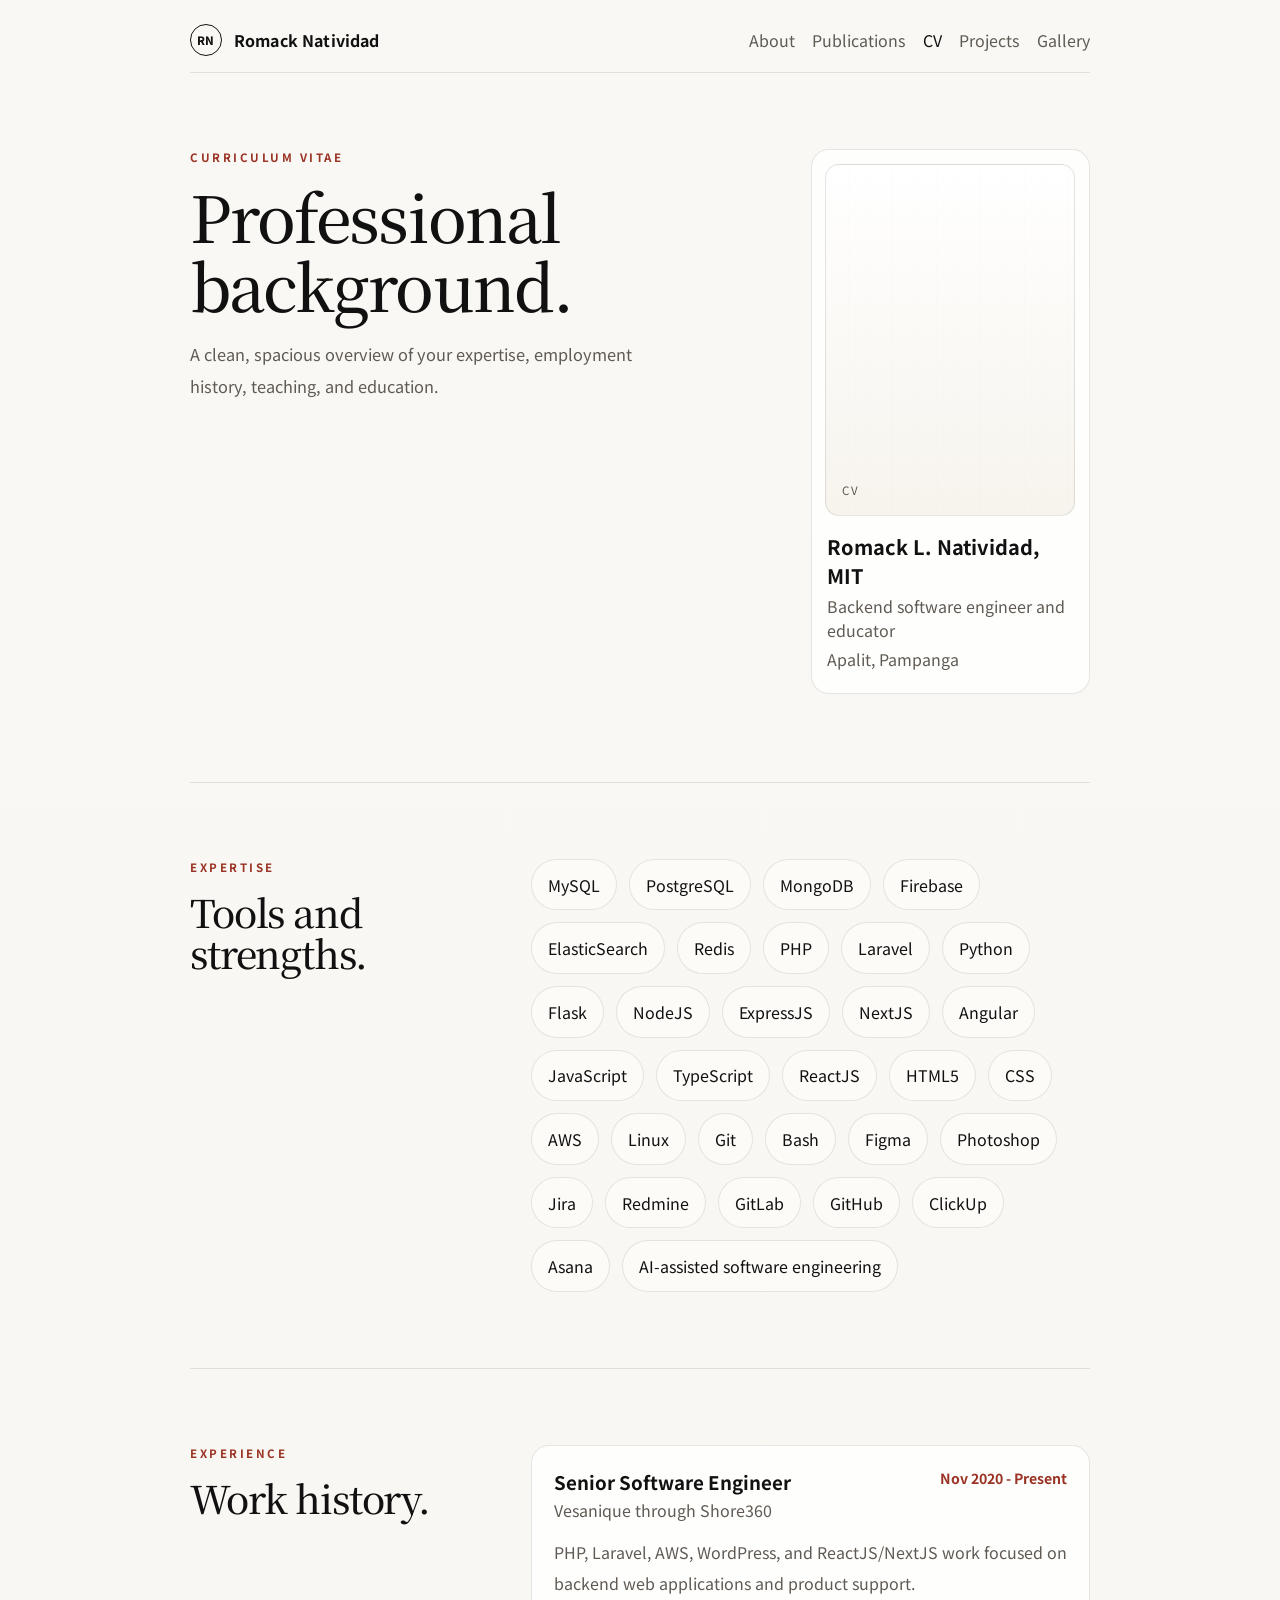
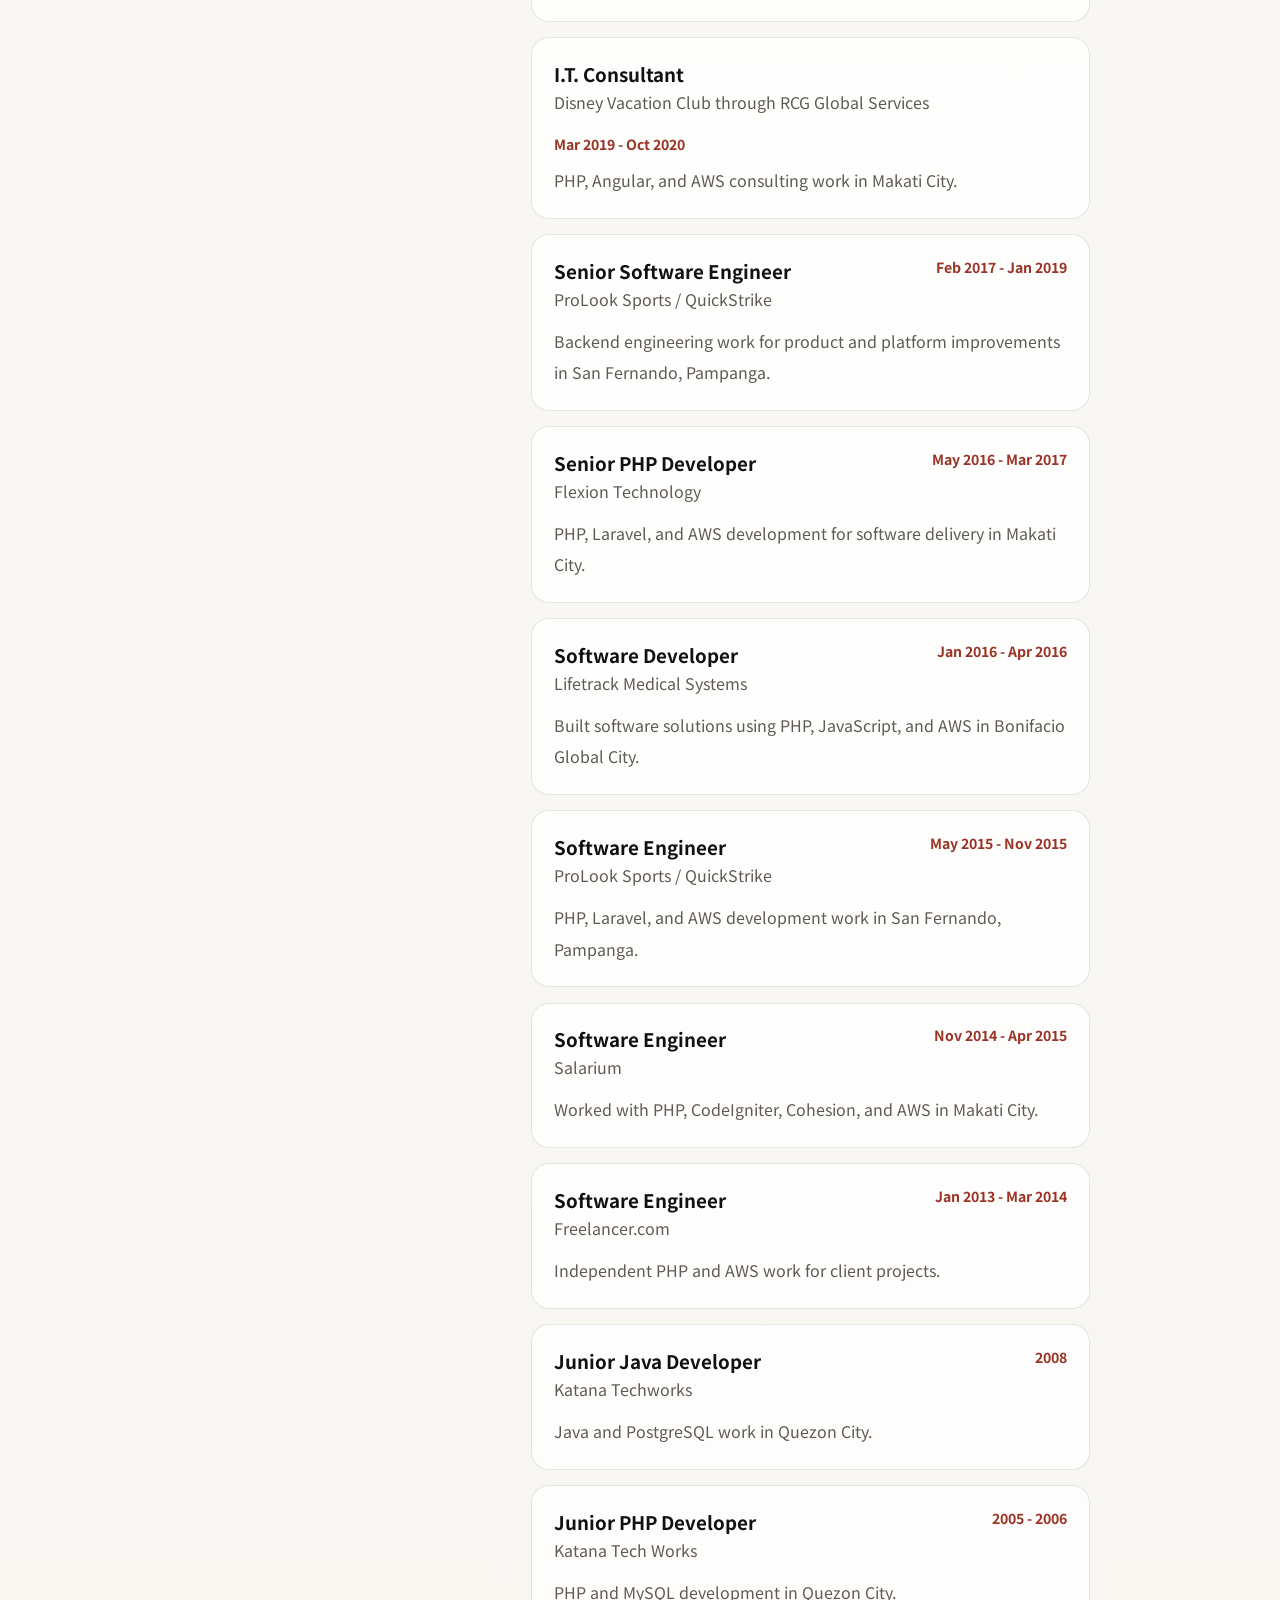
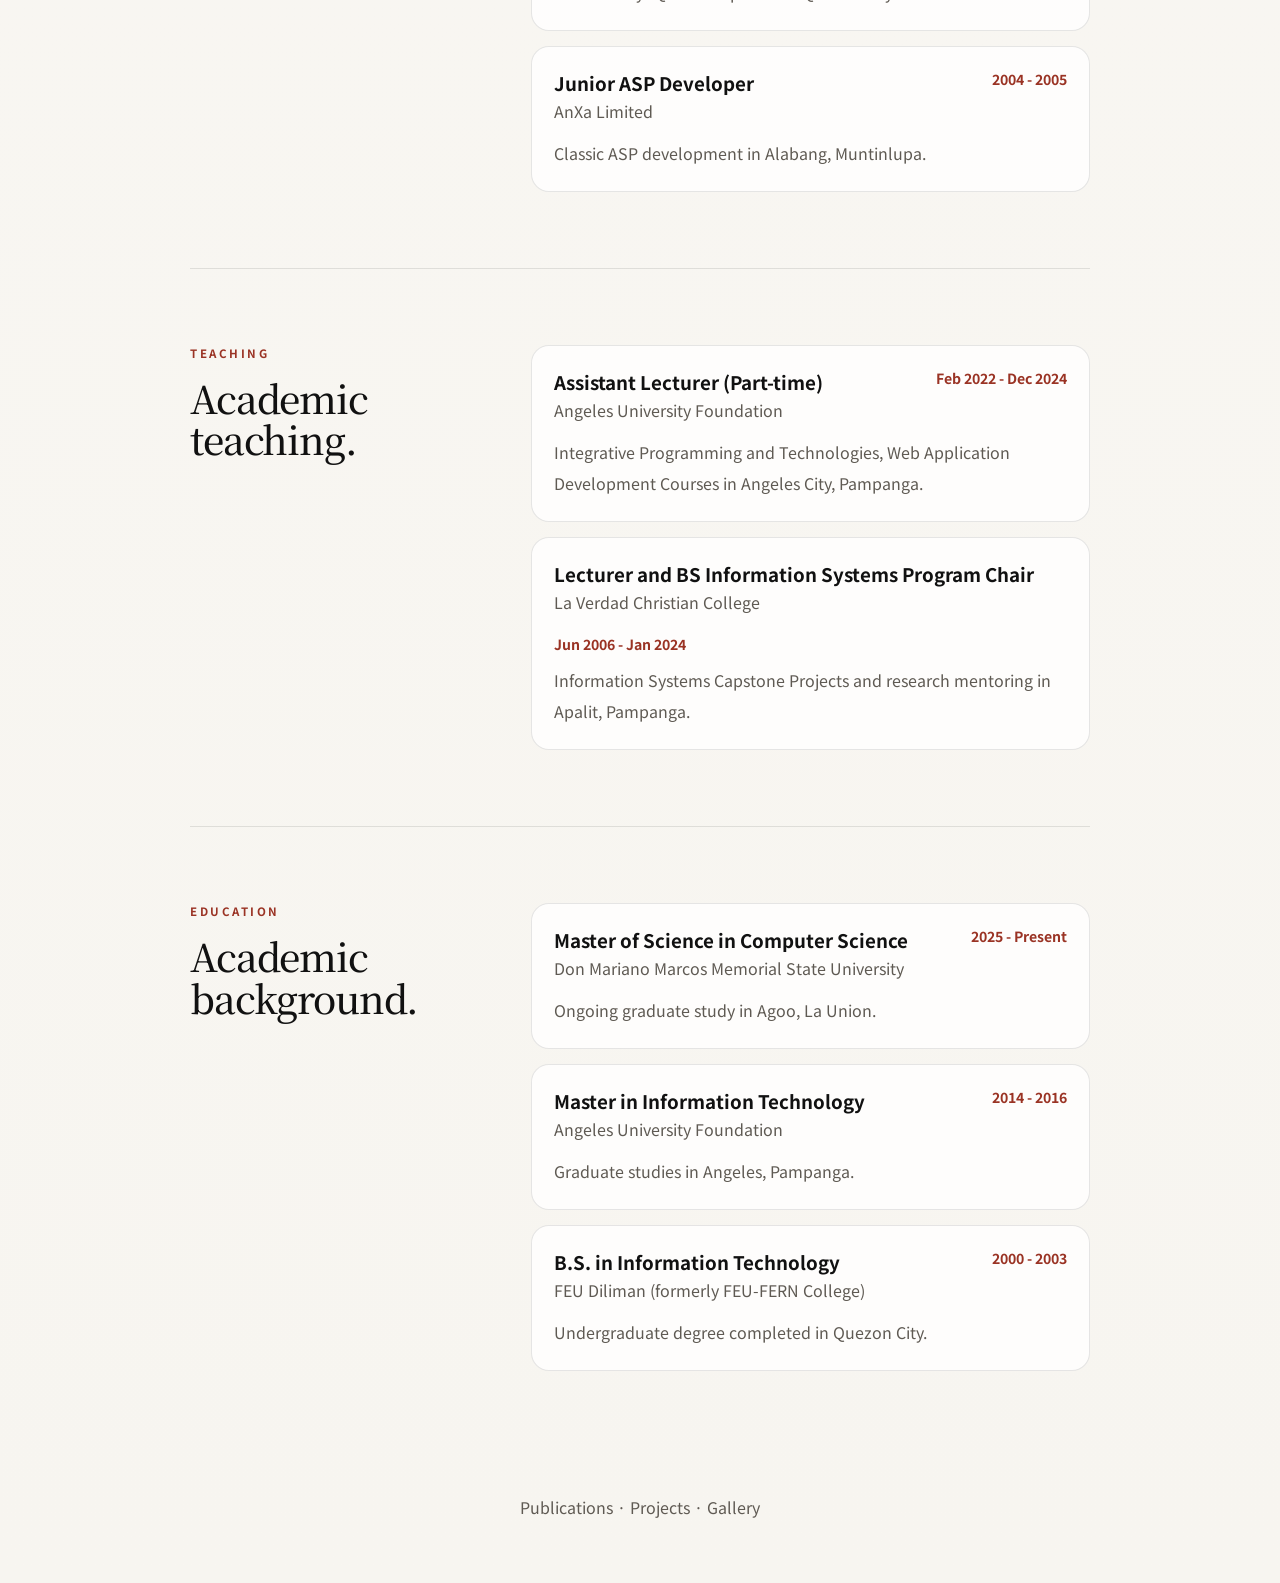
==== cv.html @ 58cc254f "Split portfolio into multiple pages" ====
<!DOCTYPE html>
<html lang="en">
  <head>
    <meta charset="UTF-8" />
    <meta name="viewport" content="width=device-width, initial-scale=1.0" />
    <meta
      name="description"
      content="CV page for Romack Natividad, including expertise, work history, teaching, and education."
    />
    <title>Romack Natividad | CV</title>
    <link rel="preconnect" href="https://fonts.googleapis.com" />
    <link rel="preconnect" href="https://fonts.gstatic.com" crossorigin />
    <link
      href="https://fonts.googleapis.com/css2?family=Noto+Sans+JP:wght@400;500;700;900&family=Noto+Serif+JP:wght@400;500;600;700&display=swap"
      rel="stylesheet"
    />
    <link rel="stylesheet" href="styles.css" />
  </head>
  <body>
    <header class="topbar">
      <a class="brand" href="index.html">
        <span class="brand-mark">RN</span>
        <span class="brand-text">Romack Natividad</span>
      </a>
      <nav class="nav">
        <a href="index.html">About</a>
        <a href="publications.html">Publications</a>
        <a href="cv.html" aria-current="page">CV</a>
        <a href="projects.html">Projects</a>
        <a href="gallery.html">Gallery</a>
      </nav>
    </header>

    <main>
      <section class="section hero">
        <div class="hero-copy reveal">
          <p class="eyebrow">Curriculum Vitae</p>
          <h1>Professional background.</h1>
          <p class="lede">
            A clean, spacious overview of your expertise, employment history, teaching, and
            education.
          </p>
        </div>
        <aside class="profile-card reveal">
          <div class="profile-portrait" aria-hidden="true">
            <span>CV</span>
          </div>
          <div class="profile-meta">
            <p class="name">Romack L. Natividad, MIT</p>
            <p class="title">Backend software engineer and educator</p>
            <p class="location">Apalit, Pampanga</p>
          </div>
        </aside>
      </section>

      <section class="section split reveal">
        <div>
          <p class="section-label">Expertise</p>
          <h2>Tools and strengths.</h2>
        </div>
        <div id="expertise" class="chips"></div>
      </section>

      <section class="section split reveal">
        <div>
          <p class="section-label">Experience</p>
          <h2>Work history.</h2>
        </div>
        <div class="timeline" id="experience-list"></div>
      </section>

      <section class="section split reveal">
        <div>
          <p class="section-label">Teaching</p>
          <h2>Academic teaching.</h2>
        </div>
        <div class="timeline" id="teaching-list"></div>
      </section>

      <section class="section split reveal">
        <div>
          <p class="section-label">Education</p>
          <h2>Academic background.</h2>
        </div>
        <div class="timeline" id="education-list"></div>
      </section>
    </main>

    <footer class="footer">
      <p><a href="publications.html">Publications</a> · <a href="projects.html">Projects</a> · <a href="gallery.html">Gallery</a></p>
    </footer>

    <script src="script.js"></script>
  </body>
</html>
---- styles.css ----
:root {
  color-scheme: light;
  --bg: #f7f5f0;
  --surface: rgba(255, 255, 255, 0.8);
  --surface-strong: #fcfbf8;
  --text: #111111;
  --muted: #5f5a53;
  --line: rgba(17, 17, 17, 0.1);
  --accent: #9a3324;
  --max: 900px;
  --radius: 18px;
}

* {
  box-sizing: border-box;
}

html {
  scroll-behavior: smooth;
}

body {
  margin: 0;
  font-family: "Noto Sans JP", system-ui, sans-serif;
  background:
    linear-gradient(180deg, #faf8f4 0%, var(--bg) 100%);
  color: var(--text);
}

a {
  color: inherit;
  text-decoration: none;
}

img {
  max-width: 100%;
  display: block;
}

.topbar,
.section,
.footer {
  width: min(calc(100% - 2rem), var(--max));
  margin: 0 auto;
}

.topbar {
  display: flex;
  justify-content: space-between;
  align-items: center;
  gap: 1rem;
  padding: 1.5rem 0 1rem;
  border-bottom: 1px solid var(--line);
  position: sticky;
  top: 0;
  backdrop-filter: blur(18px);
  background: rgba(250, 248, 244, 0.84);
  z-index: 10;
}

.brand {
  display: inline-flex;
  align-items: center;
  gap: 0.75rem;
  font-weight: 700;
  letter-spacing: 0.01em;
}

.brand-mark {
  width: 2rem;
  height: 2rem;
  display: grid;
  place-items: center;
  border: 1px solid var(--text);
  border-radius: 999px;
  font-size: 0.72rem;
  font-weight: 800;
}

.nav {
  display: flex;
  gap: 1.1rem;
  flex-wrap: wrap;
  justify-content: flex-end;
}

.nav a,
.profile-links a,
.contact-links a,
.footer a {
  color: var(--muted);
}

.nav a[aria-current="page"] {
  color: var(--text);
}

.nav a:hover,
.profile-links a:hover,
.contact-links a:hover,
.footer a:hover {
  color: var(--text);
}

.section {
  padding: 4.75rem 0;
  border-bottom: 1px solid var(--line);
}

.section:last-of-type {
  border-bottom: 0;
}

.hero {
  display: grid;
  grid-template-columns: minmax(0, 1.35fr) minmax(260px, 0.65fr);
  gap: 2.5rem;
  align-items: start;
  padding-top: 4.75rem;
  padding-bottom: 5.5rem;
}

.hero-copy h1,
.section h2 {
  font-family: "Noto Serif JP", Georgia, serif;
  line-height: 1.08;
  letter-spacing: -0.03em;
  margin: 0;
  font-weight: 500;
}

.hero-copy h1 {
  font-size: clamp(2.8rem, 5vw, 5.2rem);
  max-width: 11ch;
}

.section h2 {
  font-size: clamp(1.9rem, 3vw, 2.9rem);
  max-width: 12ch;
}

.eyebrow,
.section-label {
  margin: 0 0 1rem;
  text-transform: uppercase;
  letter-spacing: 0.22em;
  font-size: 0.72rem;
  font-weight: 700;
  color: var(--accent);
}

.lede,
.section-note,
.content-panel p,
.timeline p,
.publication-meta,
.highlight-text,
.card p,
.card .meta {
  color: var(--muted);
  line-height: 1.95;
}

.lede {
  max-width: 54ch;
  margin: 1.25rem 0 0;
  font-size: 1.02rem;
}

.hero-actions {
  display: flex;
  gap: 0.75rem;
  flex-wrap: wrap;
  margin-top: 1.9rem;
}

.button {
  display: inline-flex;
  align-items: center;
  justify-content: center;
  min-height: 2.9rem;
  padding: 0 1.15rem;
  border-radius: 999px;
  border: 1px solid var(--line);
  transition: background 180ms ease, transform 180ms ease, border-color 180ms ease;
}

.button:hover {
  transform: translateY(-1px);
}

.primary {
  background: var(--text);
  color: #fff;
  border-color: transparent;
}

.secondary {
  background: transparent;
}

.profile-card,
.content-panel,
.contact-panel,
.card,
.timeline-item,
.publication-group,
.highlight-item {
  background: var(--surface);
  border: 1px solid var(--line);
  border-radius: var(--radius);
}

.profile-card {
  padding: 0.85rem;
}

.profile-portrait {
  min-height: 22rem;
  border: 1px solid var(--line);
  border-radius: calc(var(--radius) - 4px);
  background:
    linear-gradient(180deg, rgba(255, 255, 255, 0.8), rgba(245, 241, 233, 0.8)),
    repeating-linear-gradient(
      90deg,
      rgba(17, 17, 17, 0.03) 0,
      rgba(17, 17, 17, 0.03) 1px,
      transparent 1px,
      transparent 22px
    );
  display: grid;
  place-items: end start;
  padding: 1rem;
  color: var(--muted);
  font-size: 0.72rem;
  letter-spacing: 0.18em;
  text-transform: uppercase;
}

.profile-meta {
  padding: 1rem 0.1rem 0.5rem;
}

.name {
  margin: 0;
  font-size: 1.25rem;
  font-weight: 700;
}

.title,
.location {
  margin: 0.3rem 0 0;
  color: var(--muted);
}

.profile-links,
.contact-links,
.chips {
  display: flex;
  gap: 0.75rem;
  flex-wrap: wrap;
}

.profile-links {
  padding: 0.2rem 0.1rem 0.4rem;
}

.profile-links a,
.contact-links a {
  padding-bottom: 0.1rem;
  border-bottom: 1px solid transparent;
}

.split {
  display: grid;
  grid-template-columns: minmax(220px, 0.7fr) minmax(0, 1.3fr);
  gap: 2.5rem;
  align-items: start;
}

.content-panel,
.contact-panel,
.highlight-item,
.publication-group,
.card,
.timeline-item {
  padding: 1.35rem;
}

.content-panel p:first-child,
.timeline p:first-child,
.highlight-text,
.publication-title,
.publication-meta {
  margin-top: 0;
}

.content-panel p:last-child,
.timeline p:last-child,
.highlight-text:last-child,
.publication-meta:last-child {
  margin-bottom: 0;
}

.section-heading {
  display: flex;
  justify-content: space-between;
  gap: 1.25rem;
  align-items: end;
  margin-bottom: 1.5rem;
}

.section-note {
  margin: 0;
  max-width: 32ch;
}

.highlight-grid {
  display: grid;
  gap: 1rem;
}

.highlight-item h3 {
  margin: 0 0 0.55rem;
}

.highlight-label {
  margin: 0;
  color: var(--accent);
  font-size: 0.72rem;
  text-transform: uppercase;
  letter-spacing: 0.18em;
  font-weight: 700;
}

.highlight-text {
  margin: 0.7rem 0 0;
}

.grid {
  display: grid;
  grid-template-columns: 1fr;
  gap: 1rem;
}

.card {
  padding: 1.15rem;
}

.card-type {
  display: inline-flex;
  align-items: center;
  gap: 0.4rem;
  color: var(--accent);
  font-size: 0.72rem;
  text-transform: uppercase;
  letter-spacing: 0.18em;
  font-weight: 700;
}

.card h3 {
  margin: 0.8rem 0 0.55rem;
  font-size: 1.12rem;
  line-height: 1.45;
  font-weight: 600;
}

.card .meta {
  margin-top: 0.9rem;
  font-size: 0.9rem;
}

.publication-group {
  display: grid;
  gap: 1rem;
}

.publication-group + .publication-group {
  margin-top: 2rem;
}

.publication-group h3 {
  margin: 0;
  font-family: "Noto Serif JP", Georgia, serif;
  font-weight: 500;
  font-size: 1.55rem;
}

.publication-list {
  display: grid;
  gap: 0.9rem;
}

.publication-item {
  padding-top: 0.9rem;
  border-top: 1px solid var(--line);
}

.publication-item:first-child {
  padding-top: 0;
  border-top: 0;
}

.publication-title {
  margin-bottom: 0.35rem;
  font-size: 1rem;
  line-height: 1.85;
}

.publication-meta {
  font-size: 0.9rem;
}

.timeline {
  display: grid;
  gap: 0.95rem;
}

.timeline-item header {
  display: flex;
  justify-content: space-between;
  gap: 1rem;
  flex-wrap: wrap;
  align-items: start;
  margin-bottom: 0.7rem;
}

.timeline-item h3,
.timeline-item p {
  margin: 0;
}

.timeline-item .role {
  font-weight: 700;
}

.timeline-item .period {
  color: var(--accent);
  font-size: 0.88rem;
  font-weight: 700;
}

.chips {
  align-items: flex-start;
}

.chips .chip {
  padding: 0.8rem 1rem;
  border-radius: 999px;
  border: 1px solid var(--line);
  background: var(--surface-strong);
}

.gallery {
  display: grid;
  grid-template-columns: repeat(12, minmax(0, 1fr));
  gap: 1rem;
}

.gallery-item {
  min-height: 13rem;
  border: 1px solid var(--line);
  border-radius: 20px;
  background: linear-gradient(135deg, #faf8f4, #ece6dc);
  position: relative;
  overflow: hidden;
}

.gallery-item::before {
  content: "";
  position: absolute;
  inset: 0;
  background:
    linear-gradient(90deg, transparent 0, transparent calc(100% - 1px), rgba(17, 17, 17, 0.04) calc(100% - 1px), rgba(17, 17, 17, 0.04) 100%),
    linear-gradient(180deg, transparent 0, transparent calc(100% - 1px), rgba(17, 17, 17, 0.04) calc(100% - 1px), rgba(17, 17, 17, 0.04) 100%);
}

.gallery-item::after {
  content: attr(data-label);
  position: absolute;
  inset: auto 1rem 1rem 1rem;
  color: var(--muted);
  font-size: 0.72rem;
  letter-spacing: 0.14em;
  text-transform: uppercase;
}

.gallery-item:nth-child(1) {
  grid-column: span 5;
}

.gallery-item:nth-child(2) {
  grid-column: span 4;
}

.gallery-item:nth-child(3) {
  grid-column: span 3;
}

.gallery-item:nth-child(4) {
  grid-column: span 7;
}

.gallery-item:nth-child(5) {
  grid-column: span 5;
}

.contact-panel {
  display: flex;
  justify-content: space-between;
  align-items: center;
  gap: 1rem;
  flex-wrap: wrap;
}

.footer {
  padding: 2rem 0 3rem;
  color: var(--muted);
  text-align: center;
}

.reveal {
  animation: rise 600ms ease both;
}

@keyframes rise {
  from {
    opacity: 0;
    transform: translateY(14px);
  }
  to {
    opacity: 1;
    transform: translateY(0);
  }
}

@media (max-width: 960px) {
  .hero,
  .split,
  .section-heading,
  .contact-panel {
    grid-template-columns: 1fr;
    display: grid;
  }

  .hero {
    min-height: auto;
    padding-top: 3.5rem;
  }

  .gallery-item {
    grid-column: span 12 !important;
  }
}

@media (max-width: 640px) {
  .topbar {
    align-items: start;
    gap: 0.9rem;
    flex-direction: column;
  }

  .nav {
    justify-content: flex-start;
    gap: 0.85rem;
  }

  .section {
    padding: 3.5rem 0;
  }

  .hero-copy h1 {
    font-size: clamp(2.5rem, 11vw, 3.8rem);
  }
}
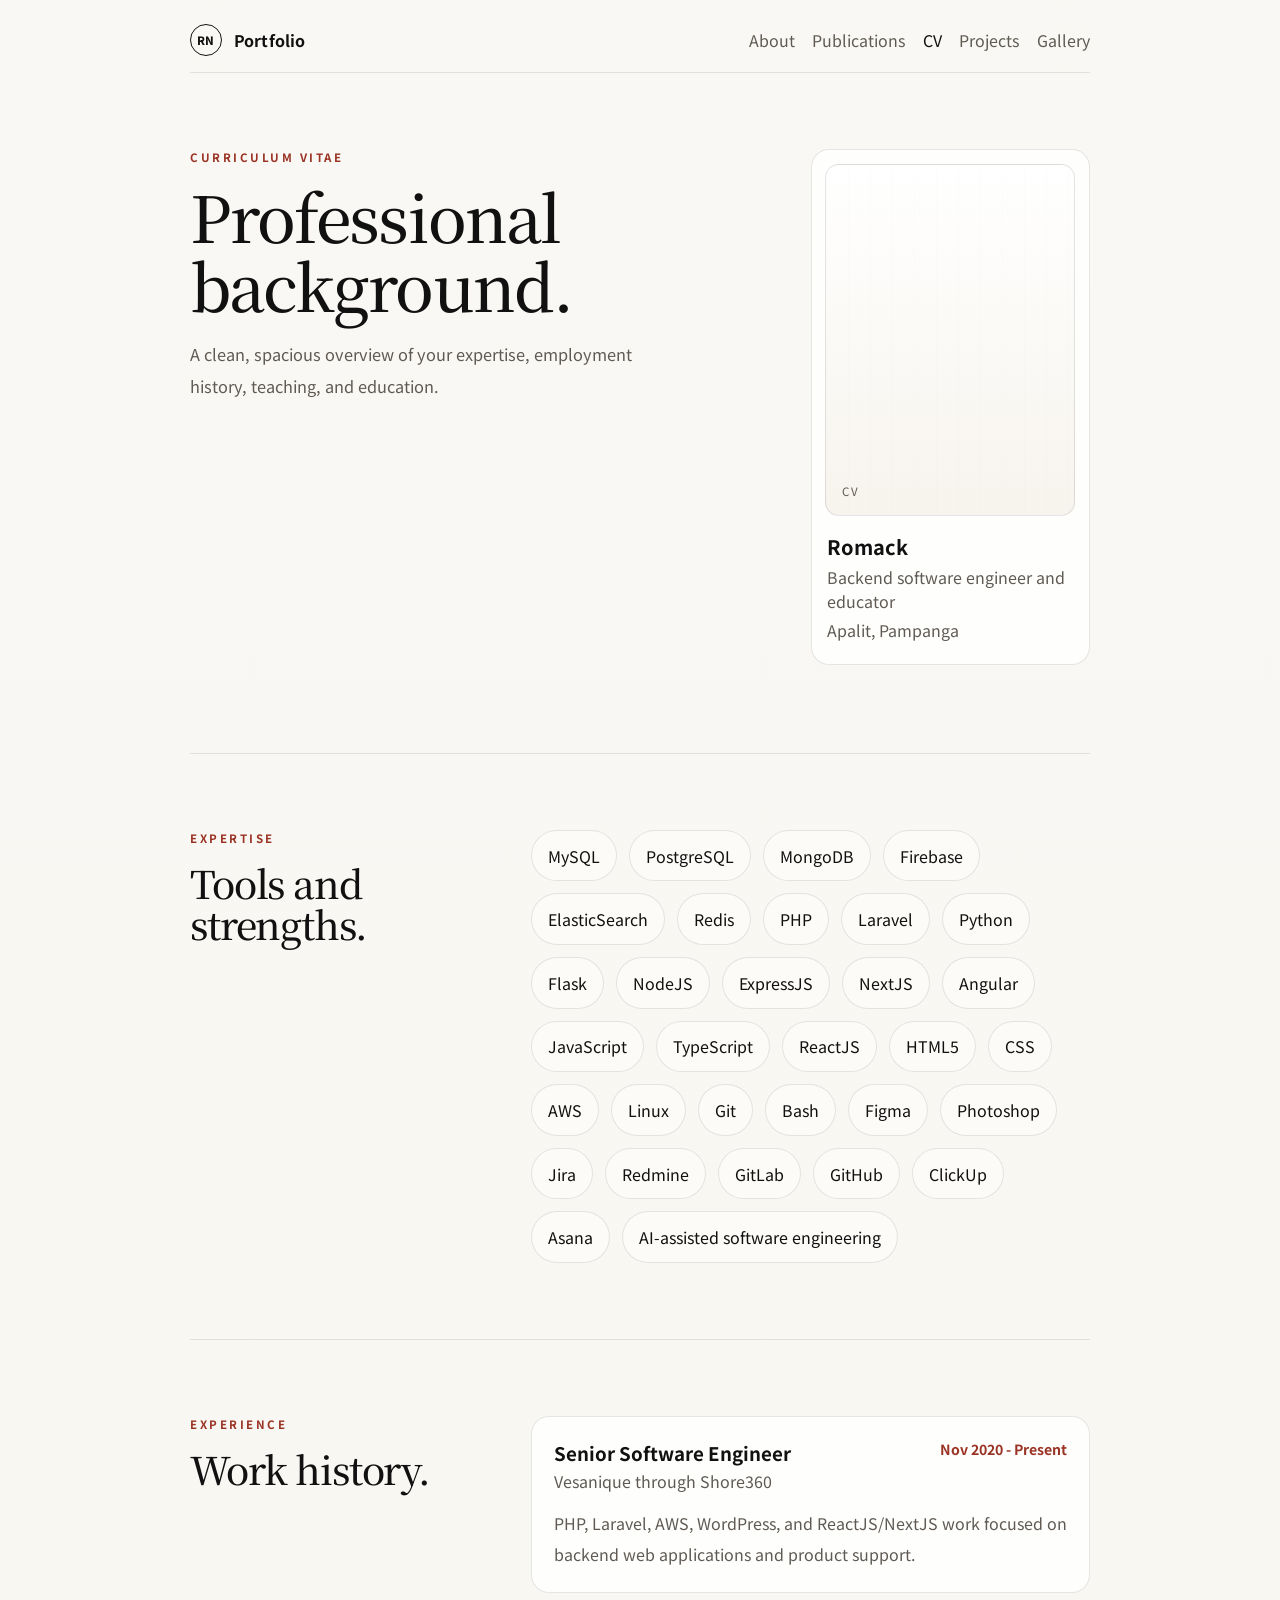
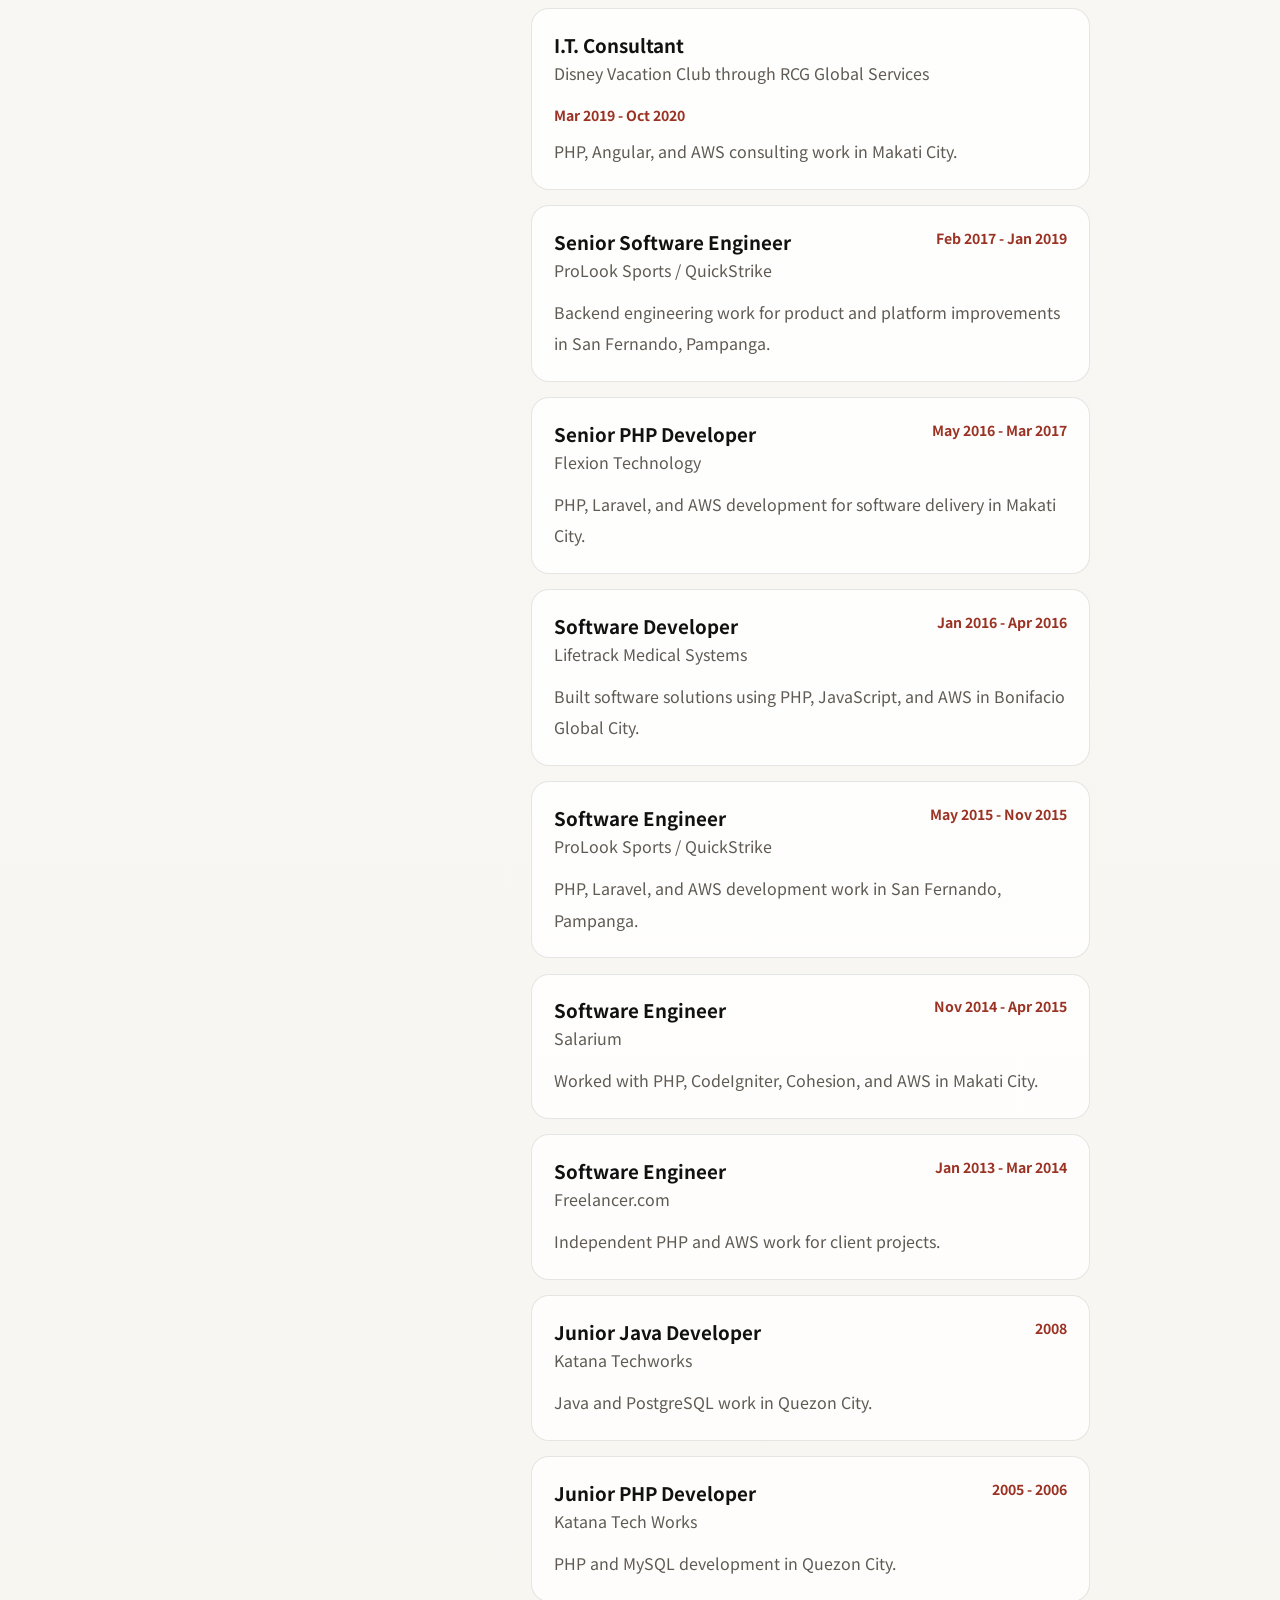
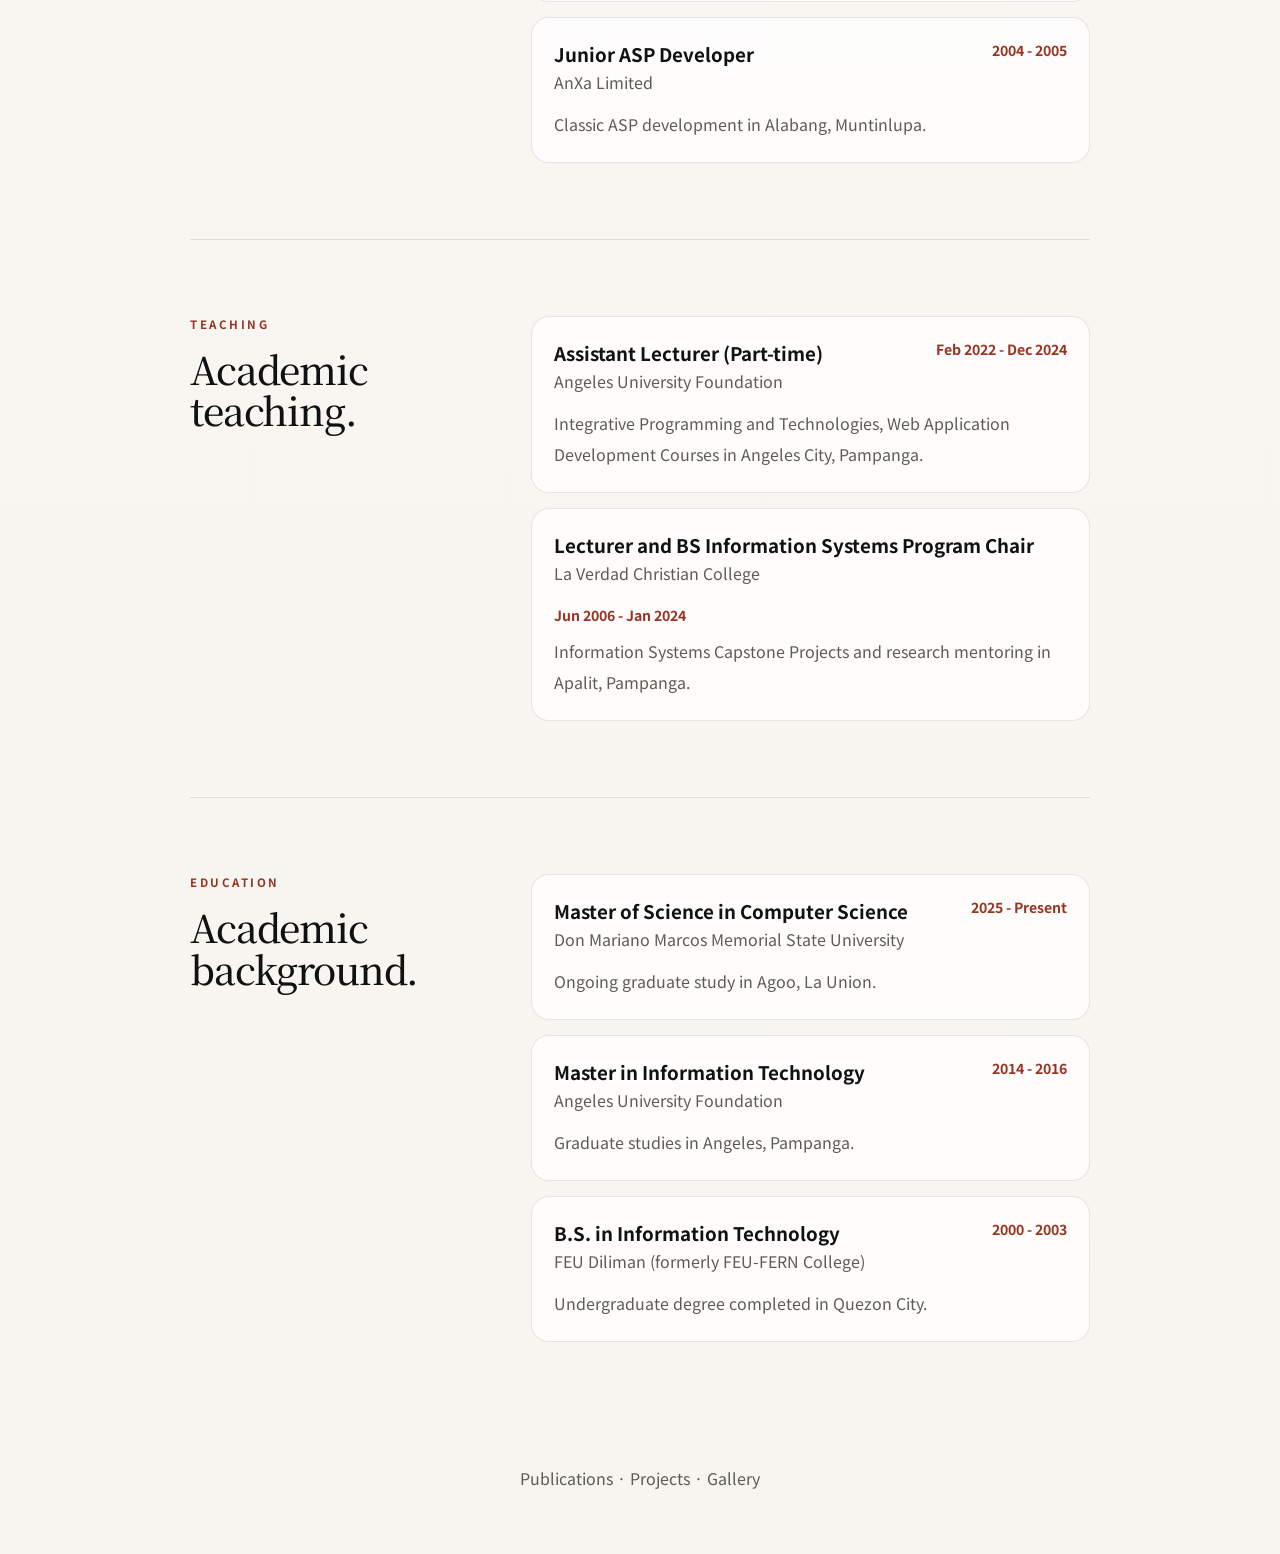
==== commit dcd8309d: "Reduce repeated name usage" ====
--- a/cv.html
+++ b/cv.html
@@ -5,9 +5,9 @@
     <meta name="viewport" content="width=device-width, initial-scale=1.0" />
     <meta
       name="description"
-      content="CV page for Romack Natividad, including expertise, work history, teaching, and education."
+      content="CV page including expertise, work history, teaching, and education."
     />
-    <title>Romack Natividad | CV</title>
+    <title>CV | Portfolio</title>
     <link rel="preconnect" href="https://fonts.googleapis.com" />
     <link rel="preconnect" href="https://fonts.gstatic.com" crossorigin />
     <link
@@ -20,7 +20,7 @@
     <header class="topbar">
       <a class="brand" href="index.html">
         <span class="brand-mark">RN</span>
-        <span class="brand-text">Romack Natividad</span>
+        <span class="brand-text">Portfolio</span>
       </a>
       <nav class="nav">
         <a href="index.html">About</a>
@@ -46,7 +46,7 @@
             <span>CV</span>
           </div>
           <div class="profile-meta">
-            <p class="name">Romack L. Natividad, MIT</p>
+            <p class="name">Romack</p>
             <p class="title">Backend software engineer and educator</p>
             <p class="location">Apalit, Pampanga</p>
           </div>
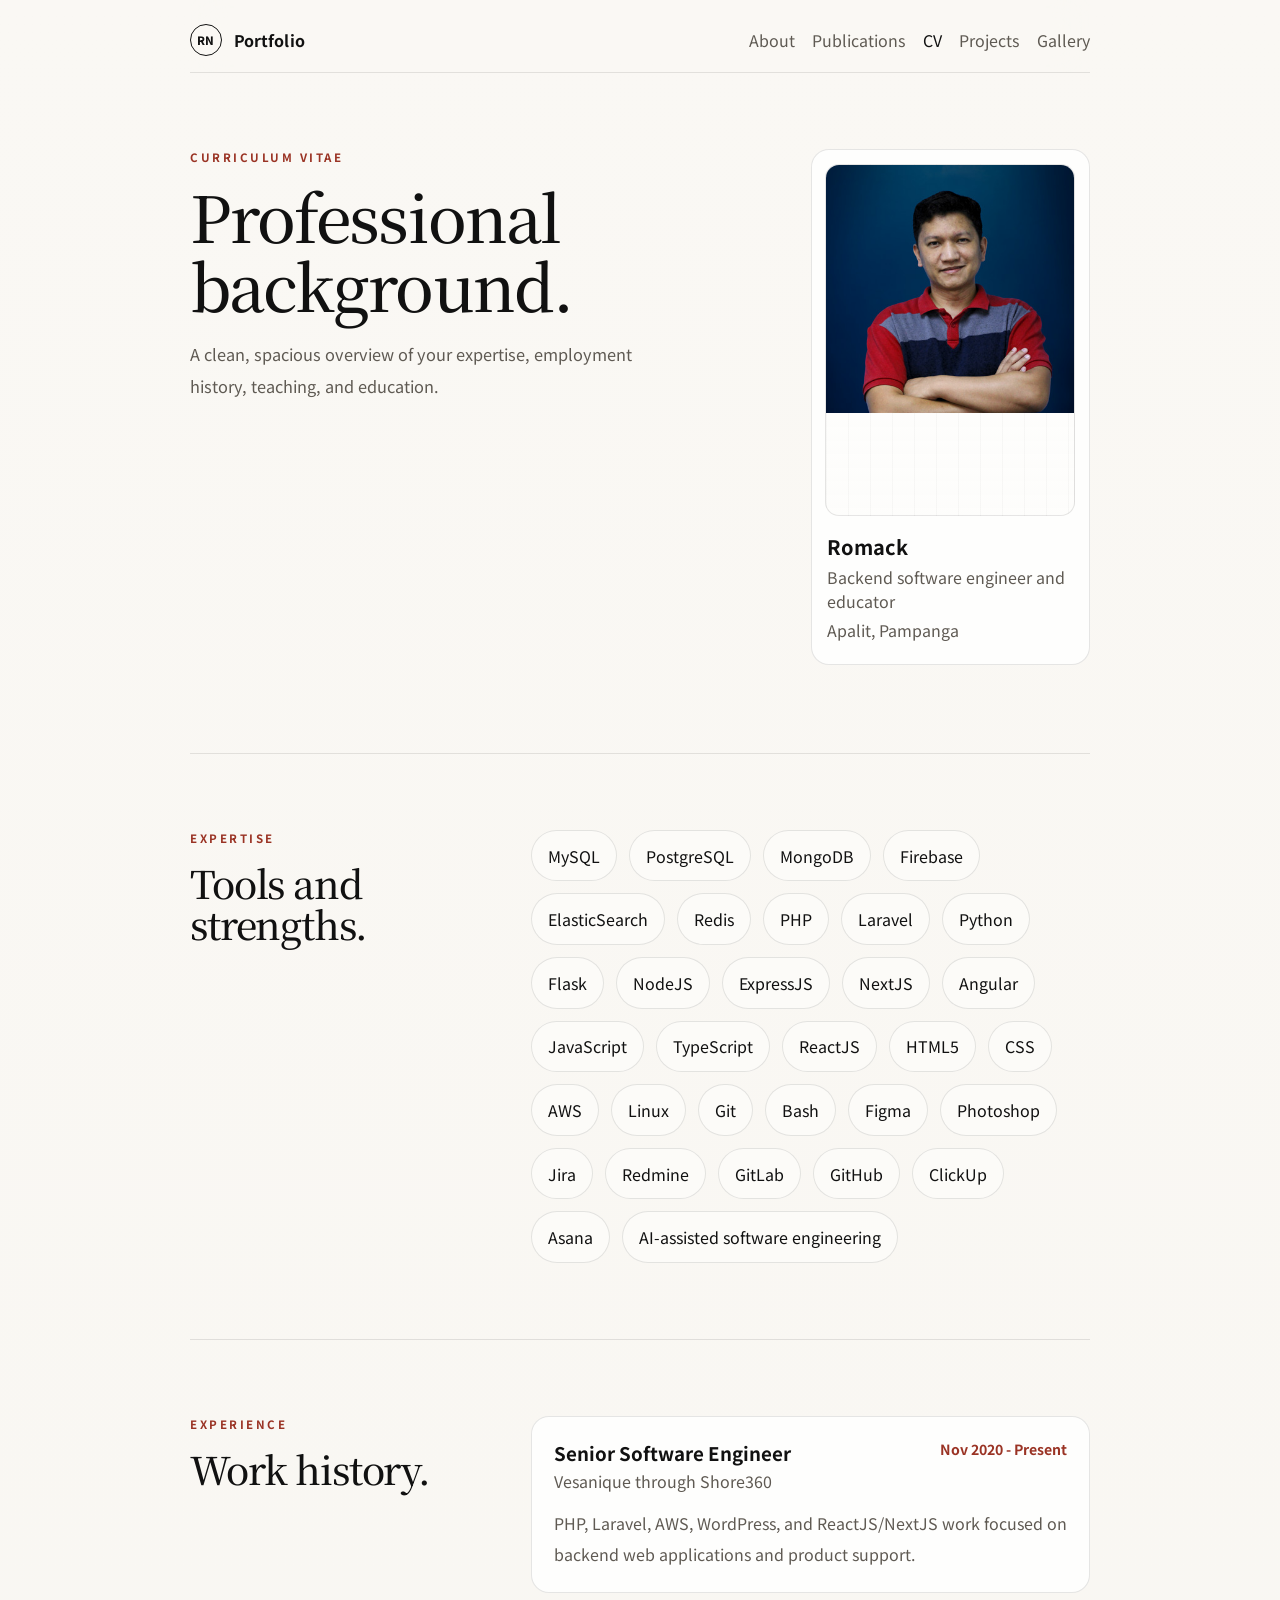
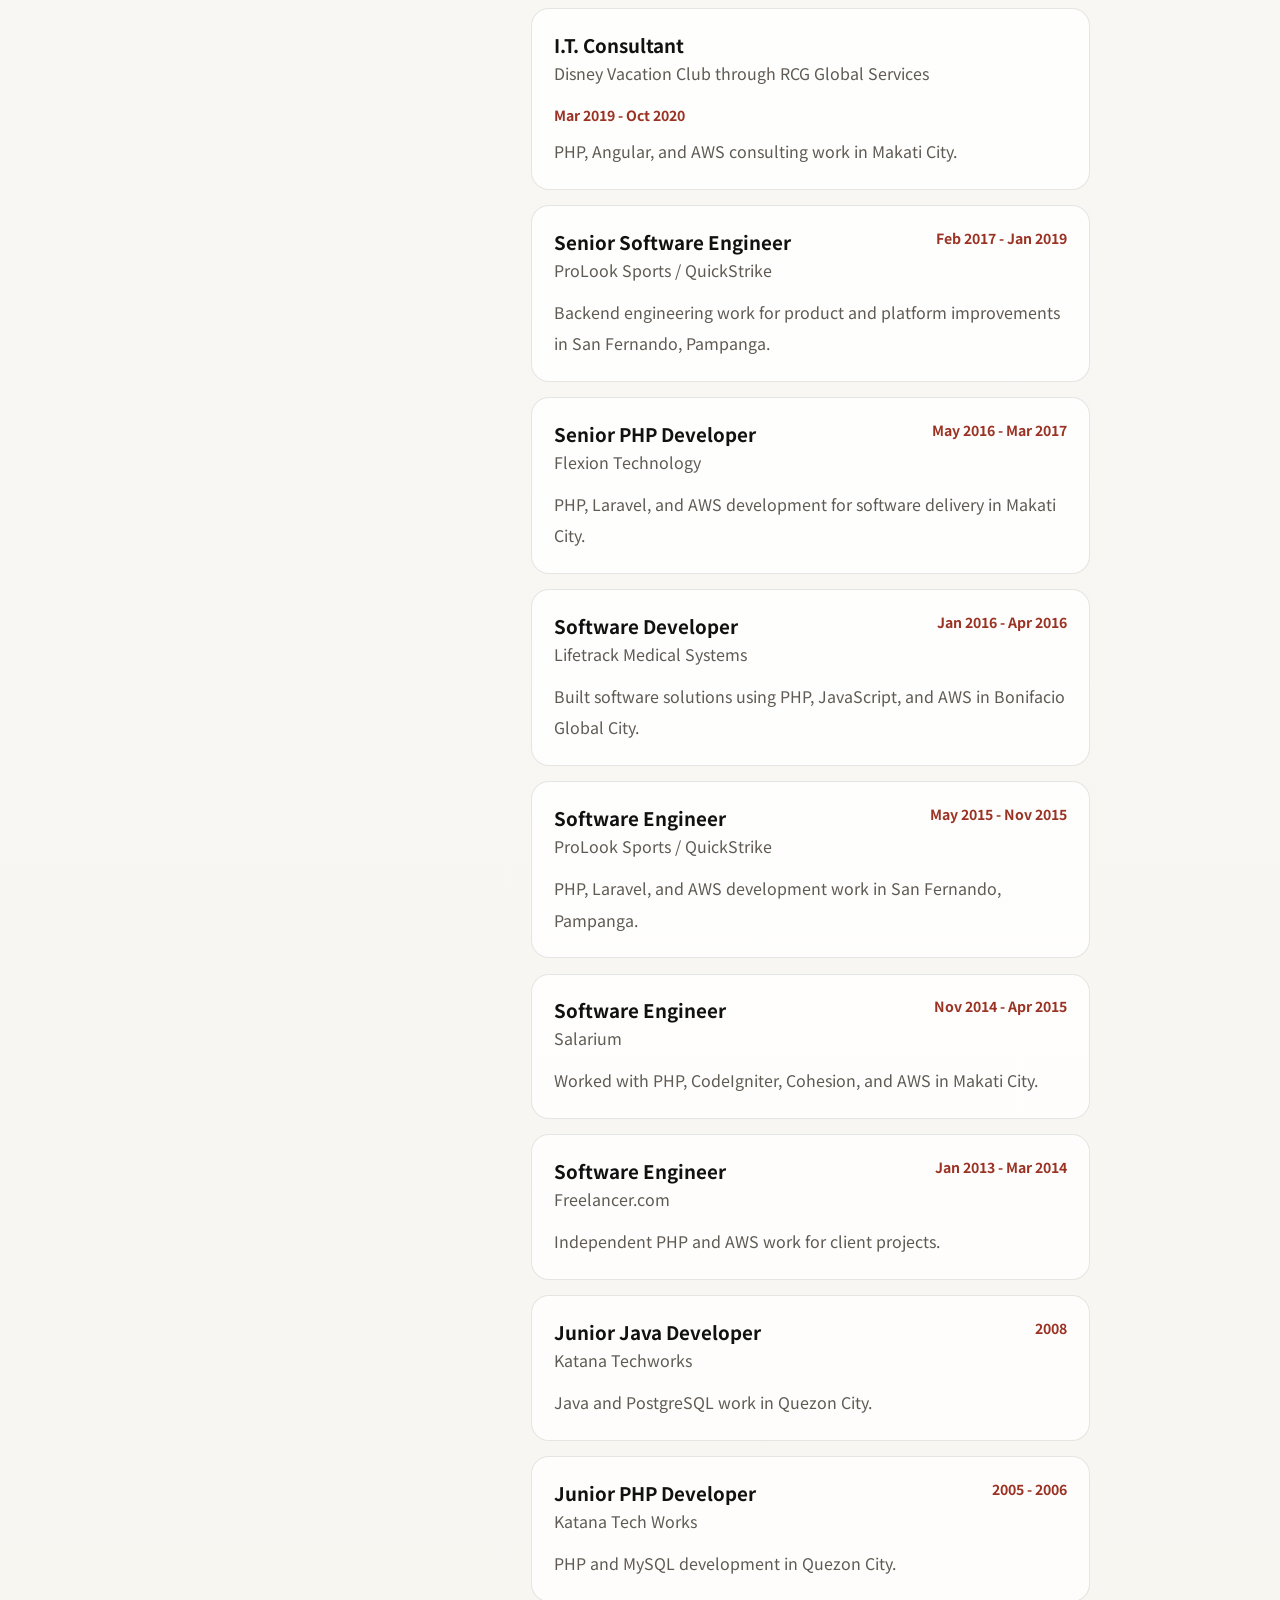
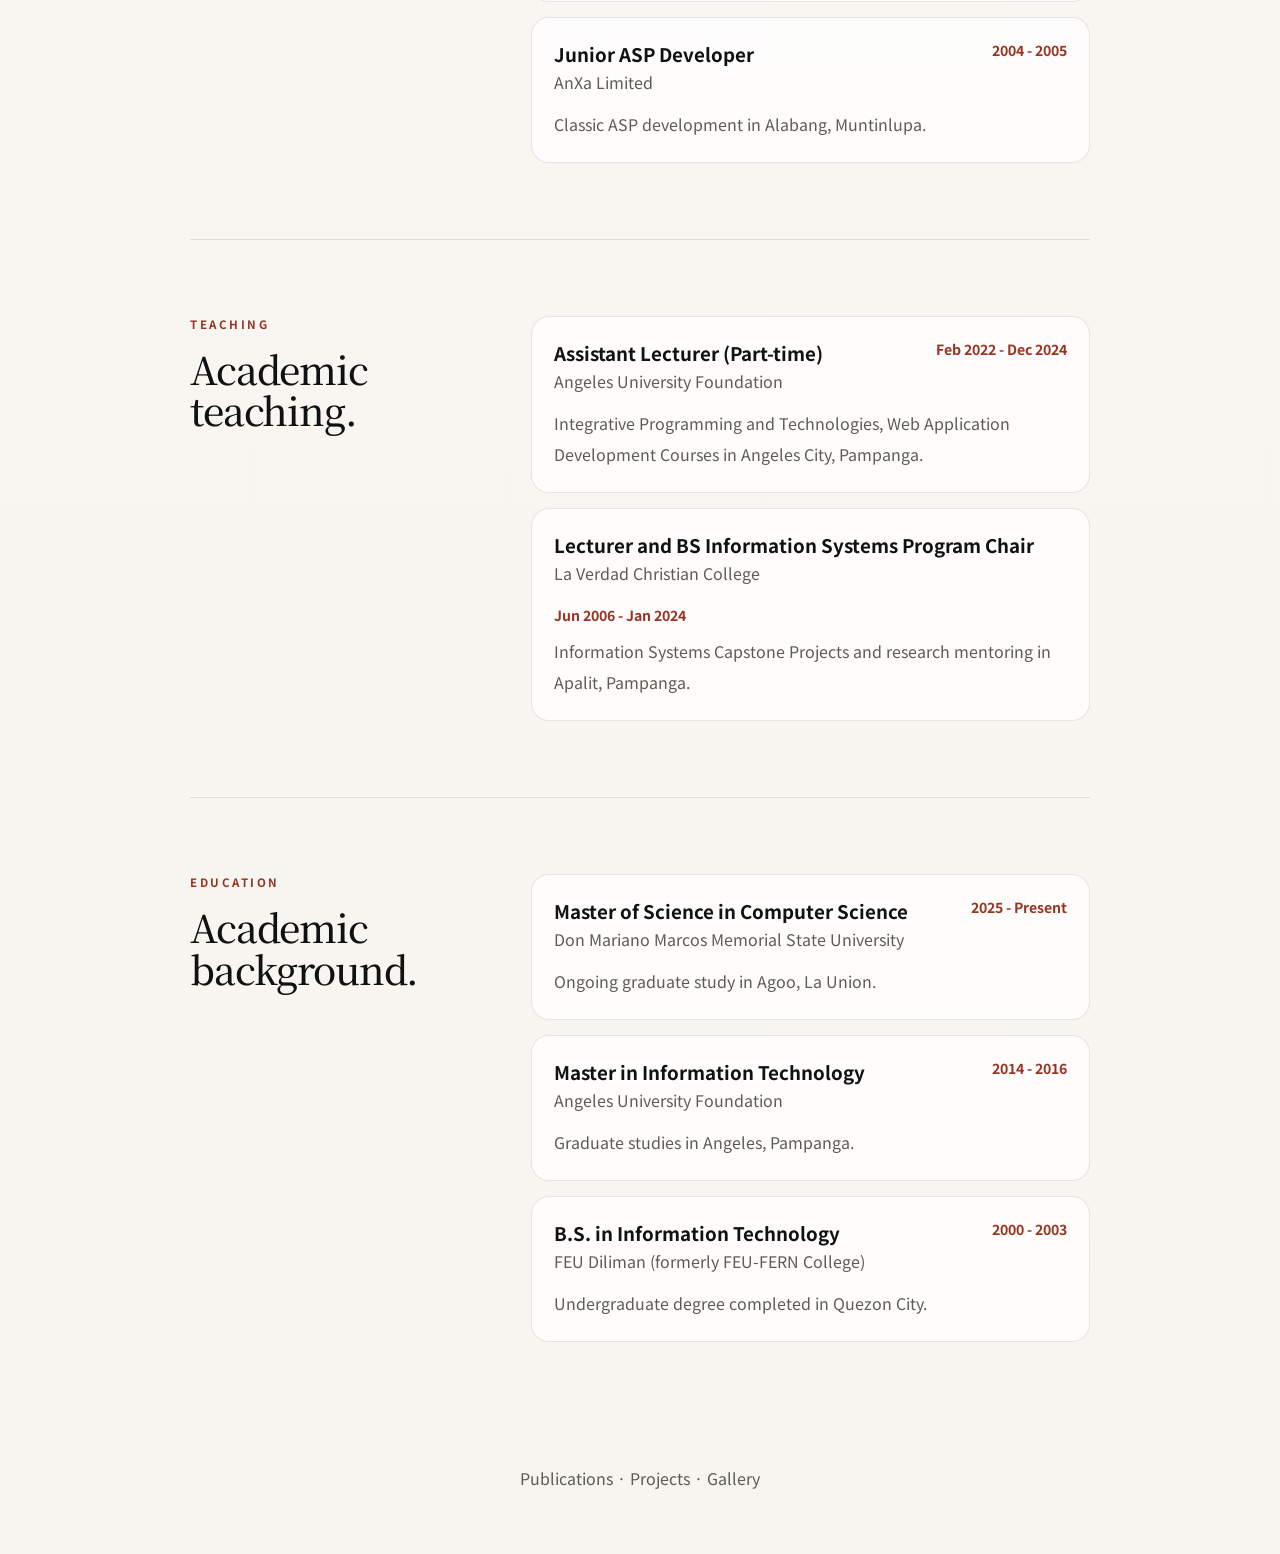
==== commit c1f2c988: "Add profile portrait from Vesanique" ====
--- a/cv.html
+++ b/cv.html
@@ -42,8 +42,8 @@
           </p>
         </div>
         <aside class="profile-card reveal">
-          <div class="profile-portrait" aria-hidden="true">
-            <span>CV</span>
+          <div class="profile-portrait">
+            <img src="assets/profile.jpg" alt="Romack Natividad portrait" />
           </div>
           <div class="profile-meta">
             <p class="name">Romack</p>
--- a/styles.css
+++ b/styles.css
@@ -219,8 +219,9 @@
   min-height: 22rem;
   border: 1px solid var(--line);
   border-radius: calc(var(--radius) - 4px);
+  overflow: hidden;
   background:
-    linear-gradient(180deg, rgba(255, 255, 255, 0.8), rgba(245, 241, 233, 0.8)),
+    linear-gradient(180deg, rgba(255, 255, 255, 0.18), rgba(245, 241, 233, 0.08)),
     repeating-linear-gradient(
       90deg,
       rgba(17, 17, 17, 0.03) 0,
@@ -228,13 +229,15 @@
       transparent 1px,
       transparent 22px
     );
-  display: grid;
-  place-items: end start;
-  padding: 1rem;
-  color: var(--muted);
-  font-size: 0.72rem;
-  letter-spacing: 0.18em;
-  text-transform: uppercase;
+}
+
+.profile-portrait img {
+  width: 100%;
+  height: 100%;
+  object-fit: cover;
+  object-position: center top;
+  display: block;
+  filter: saturate(0.96) contrast(1.02);
 }
 
 .profile-meta {
